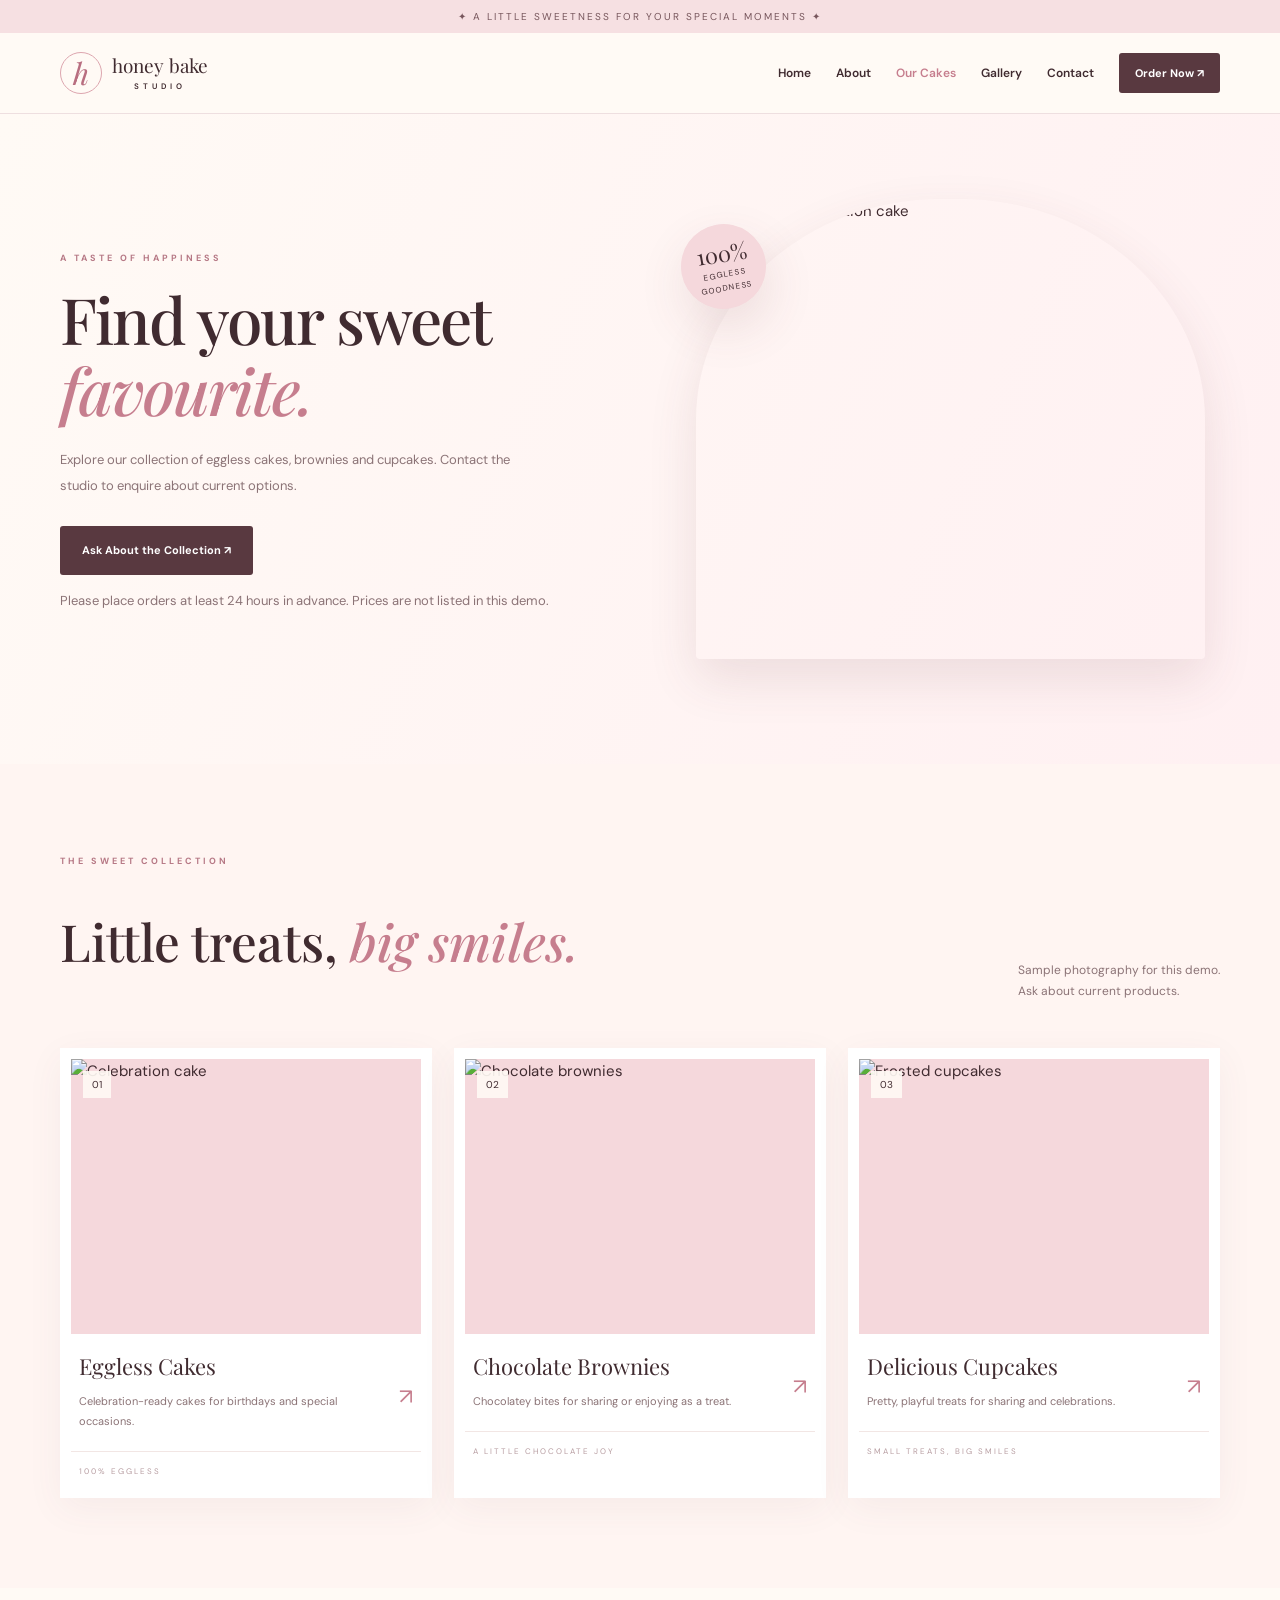
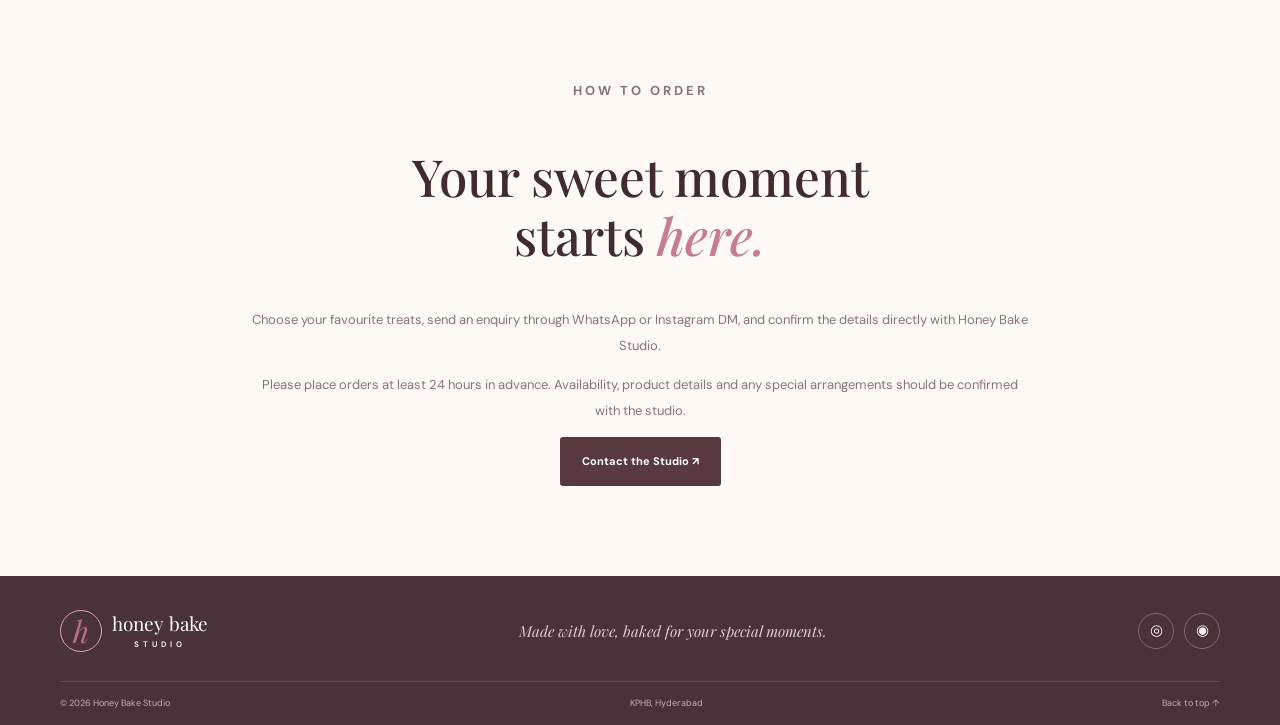
==== cakes.html @ b63ee11f "Create cakes.html" ====
<!DOCTYPE html>
<html lang="en">
<head>
  <meta charset="UTF-8"><meta name="viewport" content="width=device-width, initial-scale=1">
  <title>Our Sweet Collection | Honey Bake Studio</title><link rel="stylesheet" href="styles.css">
</head>
<body id="top">
<div class="announcement">✦ A little sweetness for your special moments ✦</div>
<header><nav class="nav container">
  <a class="brand" href="index.html"><span class="brand-mark">h</span><span class="brand-name">honey bake<small>STUDIO</small></span></a>
  <button class="menu-toggle" aria-label="Open navigation menu" aria-expanded="false"><span></span><span></span><span></span></button>
  <div class="nav-links"><a href="index.html">Home</a><a href="about.html">About</a><a class="active" href="cakes.html">Our Cakes</a><a href="gallery.html">Gallery</a><a href="contact.html">Contact</a><a class="button button-small button-dark" href="https://wa.me/917997241116">Order Now ↗</a></div>
</nav></header>

<main>
<section class="page-hero"><div class="container page-hero-grid">
  <div class="reveal"><p class="eyebrow">A TASTE OF HAPPINESS</p><h1>Find your sweet<br><em>favourite.</em></h1>
    <p class="lead">Explore our collection of eggless cakes, brownies and cupcakes. Contact the studio to enquire about current options.</p>
    <a class="button button-dark" href="https://wa.me/917997241116">Ask About the Collection ↗</a>
    <p class="muted-copy">Please place orders at least 24 hours in advance. Prices are not listed in this demo.</p>
  </div>
  <div class="page-hero-image reveal"><img class="cake-bob" src="https://images.unsplash.com/photo-1578985545062-69928b1d9587?auto=format&fit=crop&w=1000&q=80" alt="Decorated celebration cake"><div class="image-sticker"><strong>100%</strong><small>EGGLESS<br>GOODNESS</small></div></div>
</div></section>

<section class="section soft-section"><div class="container">
  <div class="section-heading"><div><p class="eyebrow">THE SWEET COLLECTION</p><h2>Little treats, <em>big smiles.</em></h2></div><p>Sample photography for this demo.<br>Ask about current products.</p></div>
  <div class="product-grid">
    <article class="product-card reveal" id="cakes"><div class="product-photo"><img src="https://images.unsplash.com/photo-1578985545062-69928b1d9587?auto=format&fit=crop&w=850&q=80" alt="Celebration cake" loading="lazy"><span class="product-number">01</span></div><div class="product-info"><div><h3>Eggless Cakes</h3><p>Celebration-ready cakes for birthdays and special occasions.</p></div><a class="round-arrow" href="https://wa.me/917997241116?text=Hello%2C%20I%27d%20like%20to%20enquire%20about%20eggless%20cakes." aria-label="Enquire about cakes">↗</a></div><span class="product-tag">100% EGGLESS</span></article>

    <article class="product-card reveal" id="brownies"><div class="product-photo"><img src="https://images.unsplash.com/photo-1606313564200-e75d5e30476c?auto=format&fit=crop&w=850&q=80" alt="Chocolate brownies" loading="lazy"><span class="product-number">02</span></div><div class="product-info"><div><h3>Chocolate Brownies</h3><p>Chocolatey bites for sharing or enjoying as a treat.</p></div><a class="round-arrow" href="https://wa.me/917997241116?text=Hello%2C%20I%27d%20like%20to%20enquire%20about%20brownies." aria-label="Enquire about brownies">↗</a></div><span class="product-tag">A LITTLE CHOCOLATE JOY</span></article>

    <article class="product-card reveal" id="cupcakes"><div class="product-photo"><img src="https://images.unsplash.com/photo-1486427944299-d1955d23e34d?auto=format&fit=crop&w=850&q=80" alt="Frosted cupcakes" loading="lazy"><span class="product-number">03</span></div><div class="product-info"><div><h3>Delicious Cupcakes</h3><p>Pretty, playful treats for sharing and celebrations.</p></div><a class="round-arrow" href="https://wa.me/917997241116?text=Hello%2C%20I%27d%20like%20to%20enquire%20about%20cupcakes." aria-label="Enquire about cupcakes">↗</a></div><span class="product-tag">SMALL TREATS, BIG SMILES</span></article>
  </div>
</div></section>

<section class="section"><div class="container story-copy reveal"><p class="eyebrow">HOW TO ORDER</p><h2>Your sweet moment<br>starts <em>here.</em></h2><p>Choose your favourite treats, send an enquiry through WhatsApp or Instagram DM, and confirm the details directly with Honey Bake Studio.</p><p>Please place orders at least 24 hours in advance. Availability, product details and any special arrangements should be confirmed with the studio.</p><a class="button button-dark" href="contact.html">Contact the Studio ↗</a></div></section>
</main>

<footer class="footer"><div class="container footer-main"><a class="brand" href="index.html"><span class="brand-mark">h</span><span class="brand-name">honey bake<small>STUDIO</small></span></a><p>Made with love, baked for your special moments.</p><div class="footer-social"><a href="https://www.instagram.com/honey_bake_studio/" target="_blank" rel="noopener">◎</a><a href="https://wa.me/917997241116" target="_blank" rel="noopener">◉</a></div></div><div class="container footer-bottom"><span>© <span id="year"></span> Honey Bake Studio</span><span>KPHB, Hyderabad</span><a href="#top">Back to top ↑</a></div></footer>
<script src="script.js"></script>
</body></html>
---- styles.css ----
@import url('https://fonts.googleapis.com/css2?family=DM+Sans:wght@400;500;600;700&family=Playfair+Display:wght@500;600;700&display=swap');

:root {
  --pink: #f5d8dc;
  --rose: #c67e8e;
  --cream: #fffaf5;
  --white: #ffffff;
  --ink: #402b30;
  --muted: #8b7376;
  --line: #eedfe0;
  --serif: 'Playfair Display', Georgia, serif;
  --sans: 'DM Sans', Arial, sans-serif;
  --shadow: 0 20px 50px rgba(106, 59, 67, .12);
}

* { box-sizing: border-box; }

html {
  scroll-behavior: smooth;
  scroll-padding-top: 90px;
}

body {
  margin: 0;
  background: var(--cream);
  color: var(--ink);
  font: 15px/1.7 var(--sans);
}

img { display: block; width: 100%; object-fit: cover; }
a { color: inherit; text-decoration: none; }
button { font: inherit; }
.container { width: min(1160px, calc(100% - 40px)); margin: auto; }
.section { padding: 90px 0; }

.announcement {
  padding: 8px;
  background: #f6e0e2;
  color: #77565c;
  text-align: center;
  font-size: 10px;
  letter-spacing: 2px;
  text-transform: uppercase;
}

header {
  position: sticky;
  top: 0;
  z-index: 20;
  background: rgba(255,250,245,.96);
  backdrop-filter: blur(12px);
  border-bottom: 1px solid var(--line);
}

.nav {
  min-height: 80px;
  display: flex;
  justify-content: space-between;
  align-items: center;
  gap: 20px;
}

.brand { display: flex; align-items: center; gap: 10px; }

.brand-mark {
  display: grid;
  place-items: center;
  width: 42px;
  height: 42px;
  border: 1px solid #dca5ae;
  border-radius: 50%;
  color: #b86e80;
  font: italic 30px var(--serif);
}

.brand-name { font: 19px var(--serif); line-height: 1.1; }

.brand-name small {
  display: block;
  text-align: center;
  font: 600 8px var(--sans);
  letter-spacing: 4px;
  margin-top: 5px;
}

.nav-links { display: flex; align-items: center; gap: 25px; font-size: 12px; font-weight: 600; }
.nav-links a:hover, .nav-links a.active { color: var(--rose); }

.button {
  display: inline-flex;
  justify-content: center;
  align-items: center;
  gap: 12px;
  padding: 14px 21px;
  border: 1px solid transparent;
  border-radius: 3px;
  font-size: 11px;
  font-weight: 700;
  transition: transform .25s, box-shadow .25s, background .25s;
}

.button:hover { transform: translateY(-3px); box-shadow: var(--shadow); }
.button-dark { background: #593940; color: white; }
.button-dark:hover { background: #754953; }
.button-light { background: white; border-color: var(--line); }
.button-small { padding: 10px 15px; }
.menu-toggle { display: none; background: none; border: 0; }
.menu-toggle span { display: block; width: 24px; height: 2px; margin: 5px; background: var(--ink); }

.eyebrow {
  margin: 0 0 18px;
  color: #b67885;
  font-size: 9px;
  font-weight: 700;
  letter-spacing: 3px;
}

h1, h2, h3 { overflow-wrap: break-word; }

h1, .display-title {
  margin: 0;
  font: 500 clamp(42px, 5vw, 66px)/1.1 var(--serif);
  letter-spacing: -2px;
}

h2 { font: 500 clamp(35px, 4vw, 52px)/1.15 var(--serif); }
em { color: var(--rose); }

.hero, .page-hero {
  position: relative;
  overflow: hidden;
  padding: 75px 0;
  background: linear-gradient(115deg, var(--cream), #fff0f2);
}

.hero-grid, .page-hero-grid {
  display: grid;
  grid-template-columns: 1fr 1fr;
  align-items: center;
  gap: 7%;
}

.lead {
  max-width: 460px;
  color: var(--muted);
  line-height: 2;
  margin: 22px 0 27px;
  font-size: 13px;
}

.hero-actions { display: flex; flex-wrap: wrap; gap: 12px; }

.hero-image-wrap, .page-hero-image {
  position: relative;
  padding: 10px 15px 30px;
}

.hero-image, .page-hero-image img {
  height: 460px;
  border-radius: 48% 48% 4px 4px;
  box-shadow: var(--shadow);
}

.image-sticker {
  position: absolute;
  top: 35px;
  left: 0;
  display: grid;
  place-content: center;
  width: 85px;
  height: 85px;
  border-radius: 50%;
  background: var(--pink);
  text-align: center;
  transform: rotate(-10deg);
  box-shadow: var(--shadow);
}

.image-sticker strong { font: 22px var(--serif); }
.image-sticker small { font-size: 8px; letter-spacing: 1px; }

.floating-caption {
  position: absolute;
  bottom: 5px;
  right: 0;
  padding: 15px 22px;
  background: white;
  box-shadow: var(--shadow);
  font: 14px/1.5 var(--serif);
  animation: float 5s ease-in-out infinite;
}

.hero-bottom {
  display: flex;
  gap: 14px;
  align-items: center;
  margin-top: 30px;
  color: #b39b9e;
  font-size: 8px;
  letter-spacing: 2px;
}

.bottom-divider { width: 35px; height: 1px; background: #e7cdd1; }

.section-heading {
  display: flex;
  justify-content: space-between;
  align-items: end;
  gap: 25px;
  margin-bottom: 35px;
}

.section-heading > p { color: var(--muted); font-size: 12px; }

.soft-section { background: #fff5f2; }

.product-grid {
  display: grid;
  grid-template-columns: repeat(3, 1fr);
  gap: 22px;
}

.product-card {
  padding: 11px 11px 20px;
  background: white;
  box-shadow: 0 10px 35px rgba(110,70,77,.06);
  transition: transform .3s, box-shadow .3s;
}

.product-card:hover { transform: translateY(-7px); box-shadow: var(--shadow); }

.product-photo { position: relative; overflow: hidden; background: var(--pink); }

.product-photo img {
  height: 275px;
  transition: transform .7s ease, filter .7s ease;
}

.product-card:hover .product-photo img {
  transform: scale(1.08);
  filter: saturate(1.1);
}

.product-number {
  position: absolute;
  top: 12px;
  left: 12px;
  padding: 5px 9px;
  background: #fffaf5e8;
  font-size: 10px;
}

.product-info {
  display: flex;
  align-items: center;
  justify-content: space-between;
  gap: 10px;
  padding: 17px 8px 8px;
}

.product-info h3 { margin: 0; font: 22px var(--serif); }
.product-info p { color: var(--muted); font-size: 11px; line-height: 1.8; }
.round-arrow { color: var(--rose); font-size: 22px; }

.product-tag {
  display: block;
  border-top: 1px solid #f2e6e4;
  padding: 13px 8px 0;
  color: #b79da1;
  font-size: 8px;
  letter-spacing: 2px;
}

.intro-grid {
  display: grid;
  grid-template-columns: .9fr 1fr;
  align-items: center;
  gap: 9%;
}

.intro-image { position: relative; padding: 0 20px 20px 0; }
.intro-image img { height: 430px; position: relative; z-index: 1; box-shadow: var(--shadow); }

.intro-image::before {
  content: "";
  position: absolute;
  inset: 20px 0 0 20px;
  border: 1px solid #e8c5cb;
}

.image-label {
  position: absolute;
  right: -10px;
  bottom: 35px;
  z-index: 2;
  padding: 15px 22px;
  background: var(--pink);
  font: 18px/1.4 var(--serif);
  transform: rotate(3deg);
}

.muted-copy { color: var(--muted); font-size: 13px; line-height: 2; }

.values { background: #f6e4e5; }
.center-heading { text-align: center; margin-bottom: 40px; }

.values-grid {
  display: grid;
  grid-template-columns: repeat(4, 1fr);
  gap: 16px;
}

.value-card {
  padding: 28px 17px;
  background: #fffaf5b8;
  border: 1px solid #f0d8dc;
  text-align: center;
  transition: transform .25s;
}

.value-card:hover { transform: translateY(-5px); }
.value-icon { color: var(--rose); font-size: 26px; }
.value-card h3 { font: 20px var(--serif); }
.value-card p { color: var(--muted); font-size: 11px; line-height: 1.9; }

.gallery-grid { display: grid; grid-template-columns: repeat(3, 1fr); gap: 16px; }
.gallery-item { position: relative; overflow: hidden; }
.gallery-item img { height: 310px; transition: transform .7s; }
.gallery-item:hover img { transform: scale(1.08); }
.gallery-item span { position: absolute; bottom: 14px; left: 16px; color: white; font: 20px var(--serif); }

.story-copy { max-width: 780px; margin: auto; text-align: center; }
.story-copy p { color: var(--muted); line-height: 2; font-size: 13px; }

.contact-layout { display: grid; grid-template-columns: 1fr 1fr; gap: 35px; align-items: start; }
.contact-card { padding: 28px; background: white; border: 1px solid var(--line); box-shadow: var(--shadow); }
.contact-row { padding: 16px 0; border-bottom: 1px solid #f1e6e3; }
.contact-row small { display: block; color: #aa8e93; font-size: 9px; letter-spacing: 2px; }
.contact-row strong { font-size: 12px; }

.cta-band { padding: 75px 20px; background: #f6e3e5; text-align: center; }
.cta-band p { max-width: 500px; margin: 18px auto 25px; color: var(--muted); font-size: 12px; line-height: 2; }

.footer { background: #493239; color: #fff1f0; padding: 30px 0 0; }
.footer-main { display: flex; align-items: center; justify-content: space-between; gap: 20px; padding-bottom: 25px; }
.footer .brand-name { color: white; }
.footer-main > p { font: italic 15px var(--serif); color: #e2c9cc; }
.footer-social { display: flex; gap: 10px; }
.footer-social a { display: grid; place-items: center; width: 36px; height: 36px; border: 1px solid #89676e; border-radius: 50%; }
.footer-bottom { display: flex; justify-content: space-between; gap: 15px; padding: 14px 0; border-top: 1px solid #6c4c53; color: #c5aeb2; font-size: 9px; }

.reveal { opacity: 0; transform: translateY(22px); transition: opacity .7s ease, transform .7s ease; }
.reveal.visible { opacity: 1; transform: translateY(0); }

@keyframes float {
  0%, 100% { transform: translateY(0) rotate(-2deg); }
  50% { transform: translateY(-12px) rotate(2deg); }
}

@keyframes cakeFloat {
  0%, 100% { transform: translateY(0); }
  50% { transform: translateY(-9px); }
}

.cake-bob { animation: cakeFloat 5s ease-in-out infinite; }

.petal {
  position: absolute;
  color: #e7bdc5;
  font-size: 35px;
  pointer-events: none;
  animation: float 7s ease-in-out infinite;
}

@media (max-width: 900px) {
  .nav-links { gap: 14px; }
  .hero-image, .page-hero-image img { height: 370px; }
  .product-photo img { height: 230px; }
  .values-grid { grid-template-columns: repeat(2, 1fr); }
}

@media (max-width: 700px) {
  .container { width: calc(100% - 32px); }
  .nav { min-height: 70px; }
  .menu-toggle { display: block; }
  .nav-links {
    display: none;
    position: absolute;
    top: 70px; left: 0; right: 0;
    padding: 22px;
    background: var(--cream);
    flex-direction: column;
    align-items: stretch;
    box-shadow: var(--shadow);
  }
  .nav-links.open { display: flex; }
  .nav-links .button { align-self: flex-start; }
  .hero, .page-hero { padding: 45px 0; }
  .hero-grid, .page-hero-grid, .intro-grid, .contact-layout { grid-template-columns: 1fr; gap: 30px; }
  .hero-image, .page-hero-image img { height: 360px; }
  .section { padding: 65px 0; }
  .section-heading { display: block; }
  .product-grid { grid-template-columns: 1fr; }
  .product-photo img { height: 290px; }
  .gallery-grid { grid-template-columns: repeat(2, 1fr); gap: 10px; }
  .gallery-item img { height: 210px; }
  .values-grid { gap: 10px; }
  .value-card { padding: 22px 10px; }
  .intro-image img { height: 350px; }
  .footer-main { flex-wrap: wrap; justify-content: center; text-align: center; }
  .footer-main > p { width: 100%; order: 3; }
  .footer-bottom { flex-wrap: wrap; justify-content: center; text-align: center; }
}

@media (prefers-reduced-motion: reduce) {
  *, *::before, *::after {
    animation-duration: .01ms !important;
    transition-duration: .01ms !important;
    scroll-behavior: auto !important;
  }
  .reveal { opacity: 1; transform: none; }
}
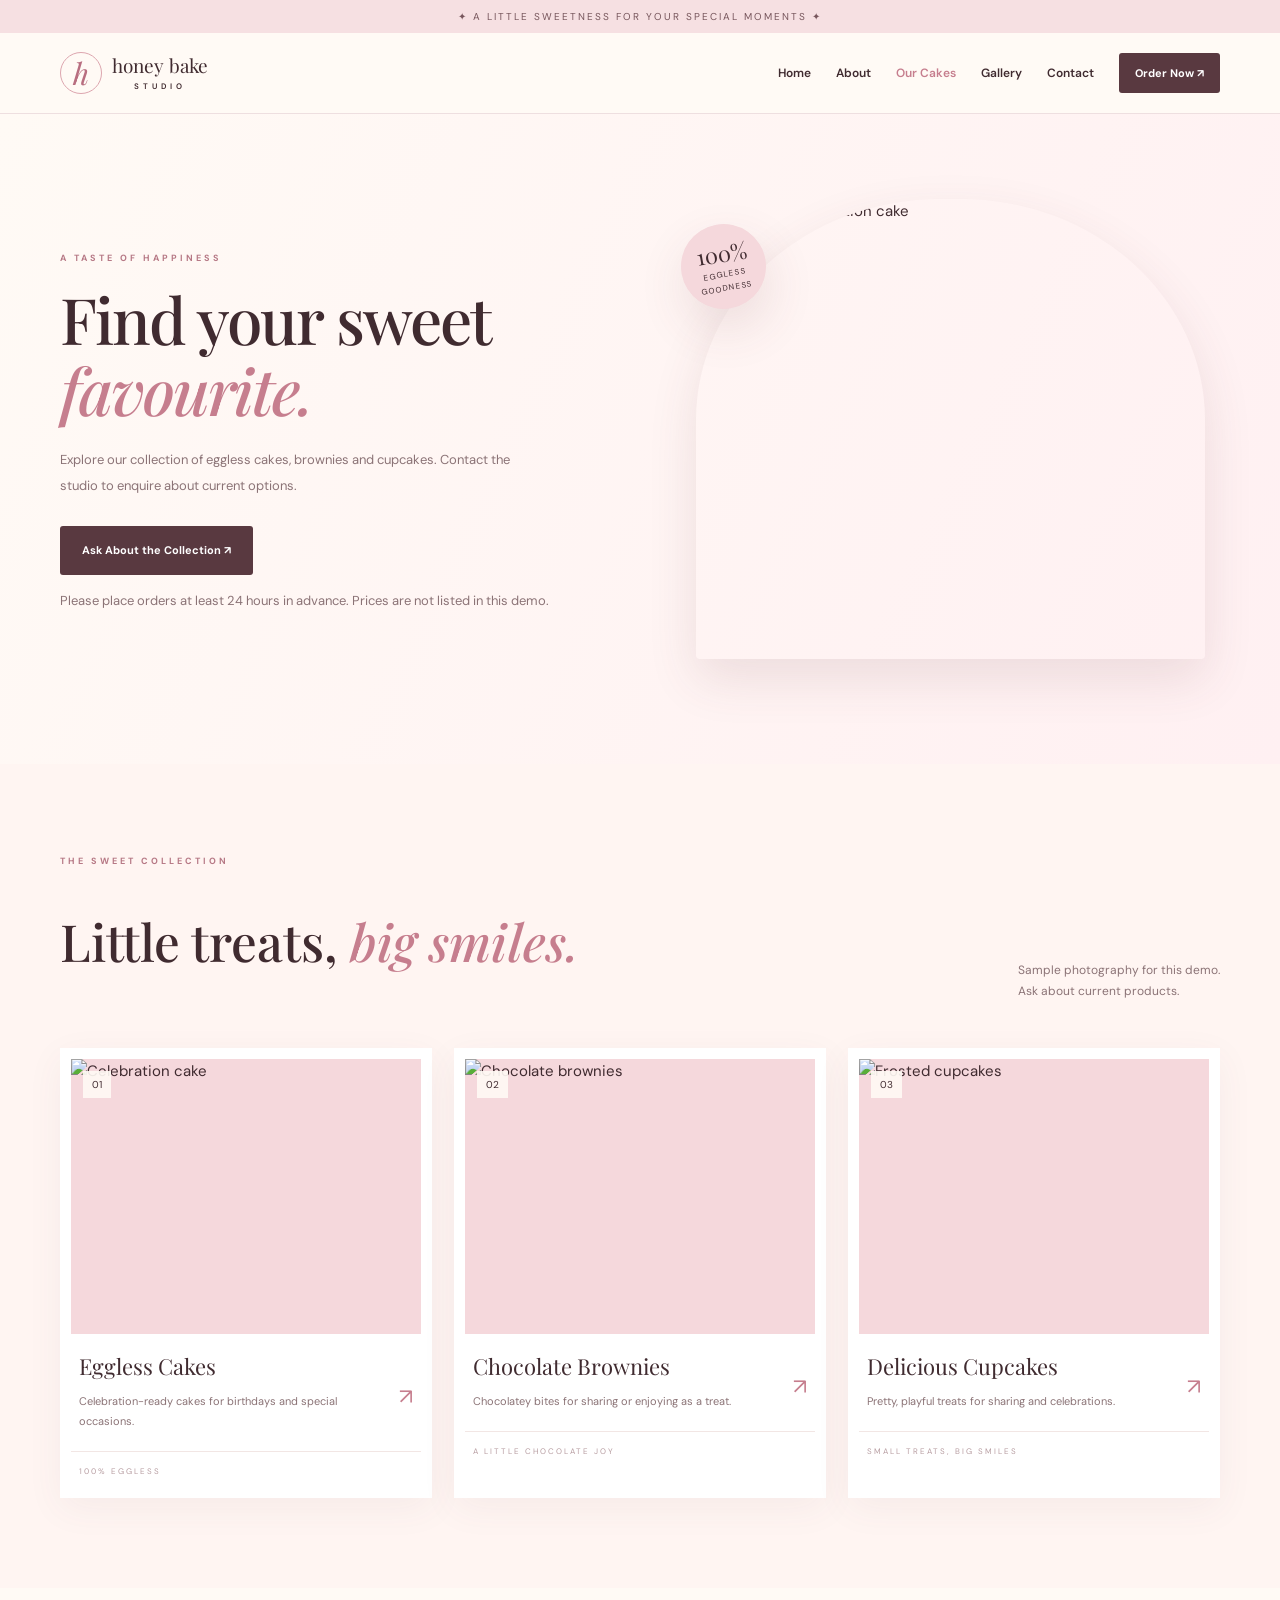
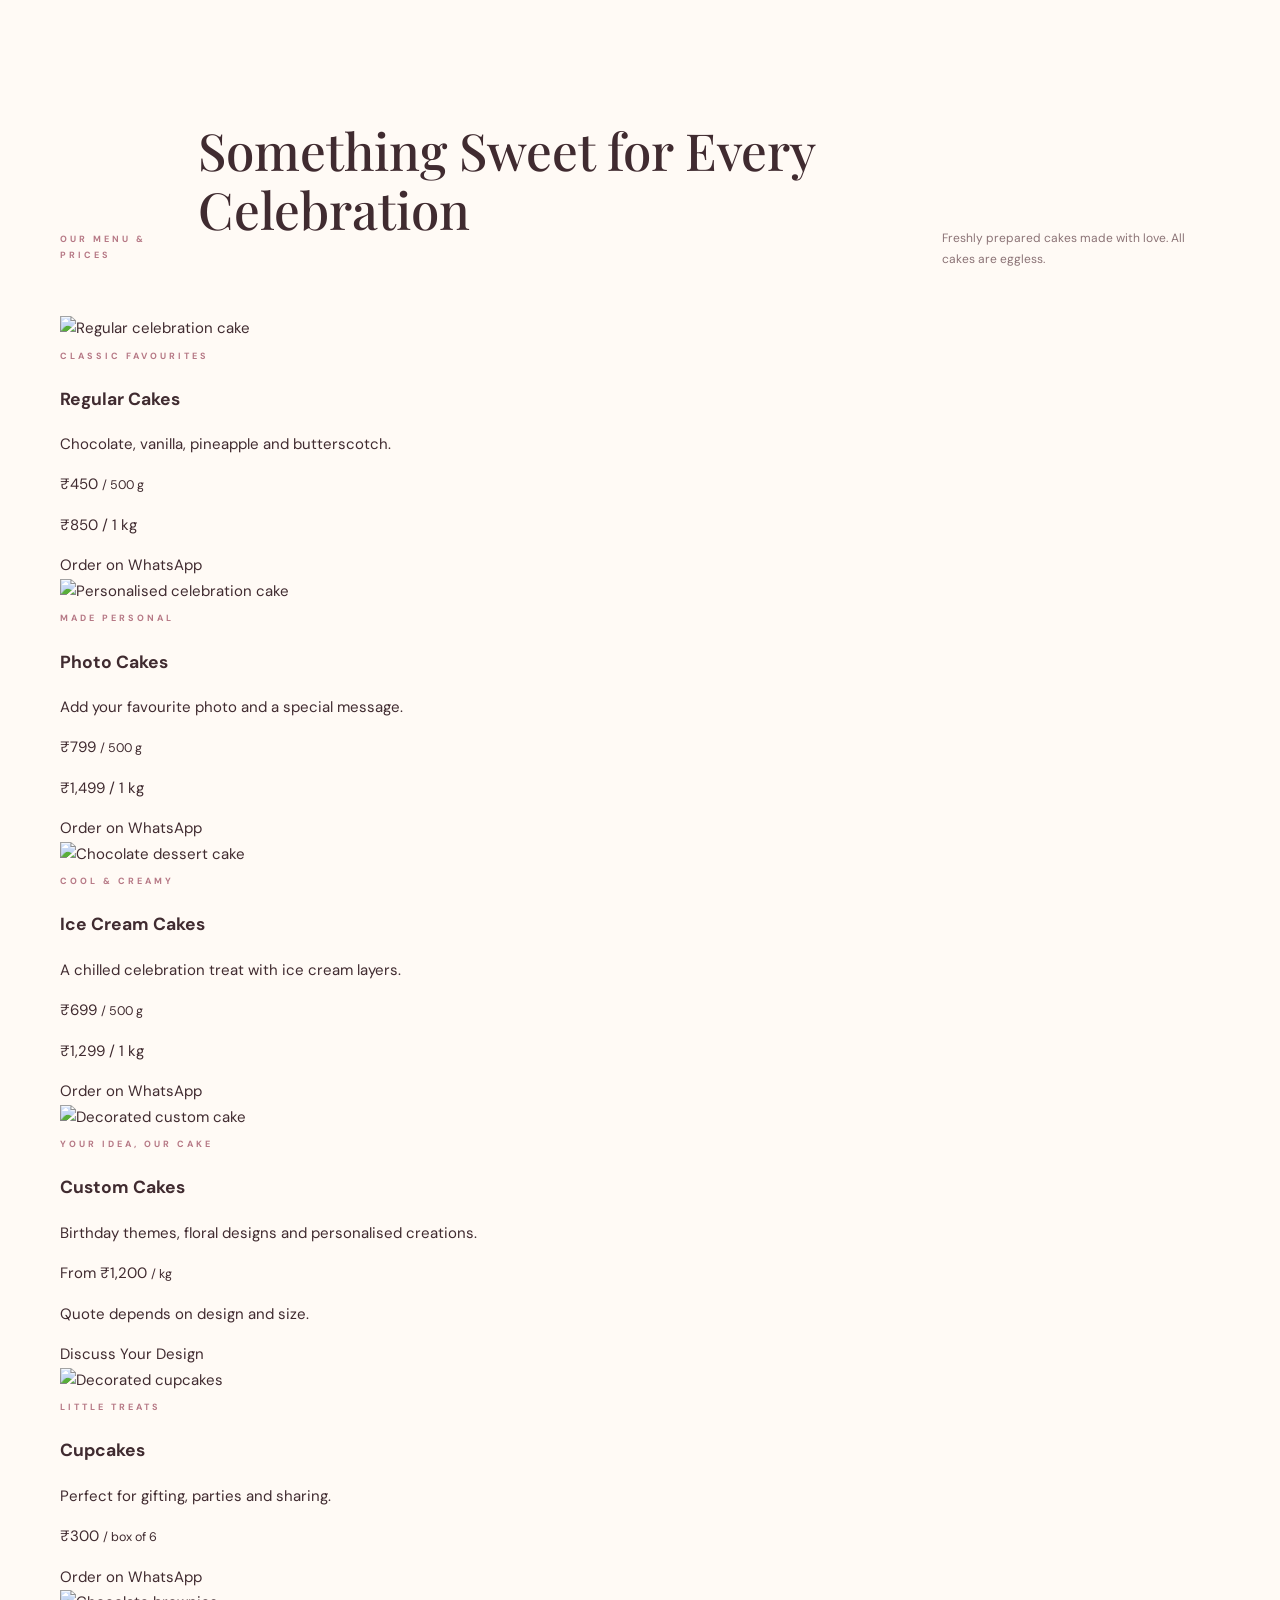
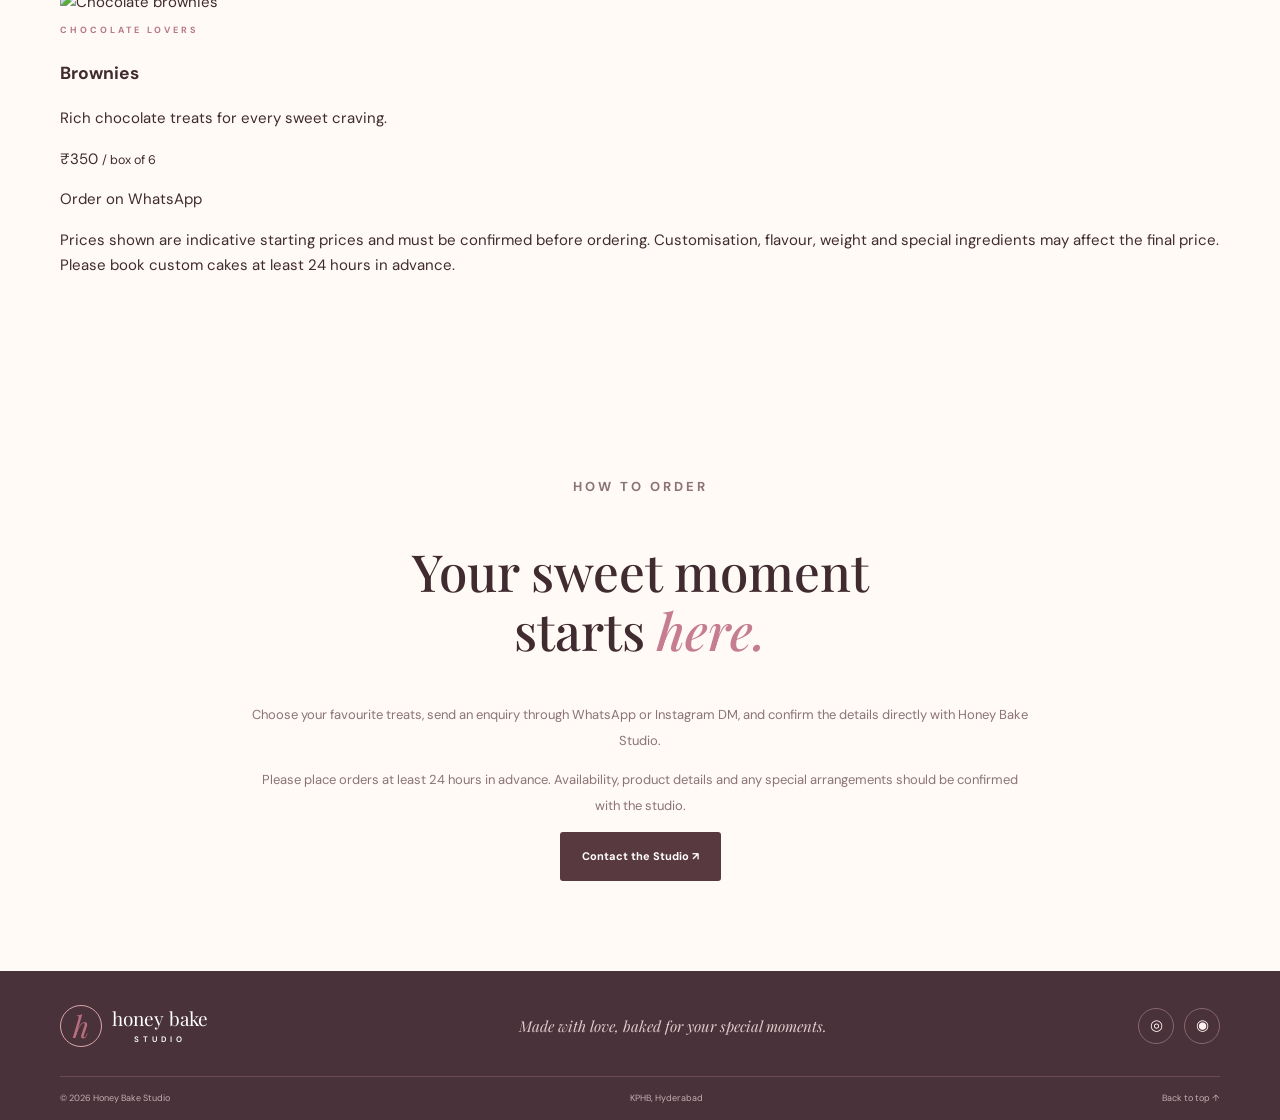
==== commit f1deef09: "Update cakes.html" ====
--- a/cakes.html
+++ b/cakes.html
@@ -34,6 +34,123 @@
   </div>
 </div></section>
 
+  
+<section class="section pricing-section" id="pricing">
+  <div class="container">
+    <div class="section-heading reveal">
+      <span class="eyebrow">OUR MENU & PRICES</span>
+      <h2>Something Sweet for Every Celebration</h2>
+      <p>
+        Freshly prepared cakes made with love.
+        All cakes are eggless.
+      </p>
+    </div>
+
+    <div class="cake-grid">
+      <article class="cake-card reveal">
+        <img src="https://images.unsplash.com/photo-1578985545062-69928b1d9587?auto=format&fit=crop&w=800&q=80"
+             alt="Regular celebration cake">
+        <div class="cake-card-content">
+          <span class="eyebrow">CLASSIC FAVOURITES</span>
+          <h3>Regular Cakes</h3>
+          <p>Chocolate, vanilla, pineapple and butterscotch.</p>
+          <p class="price">₹450 <small>/ 500 g</small></p>
+          <p class="price-secondary">₹850 / 1 kg</p>
+          <a class="btn btn-primary"
+             href="https://wa.me/917997241116?text=Hi%20Honey%20Bake%20Studio%2C%20I%20want%20to%20order%20a%20regular%20cake.">
+            Order on WhatsApp
+          </a>
+        </div>
+      </article>
+
+      <article class="cake-card reveal">
+        <img src="https://images.unsplash.com/photo-1558301211-0d8c8ddee6ec?auto=format&fit=crop&w=800&q=80"
+             alt="Personalised celebration cake">
+        <div class="cake-card-content">
+          <span class="eyebrow">MADE PERSONAL</span>
+          <h3>Photo Cakes</h3>
+          <p>Add your favourite photo and a special message.</p>
+          <p class="price">₹799 <small>/ 500 g</small></p>
+          <p class="price-secondary">₹1,499 / 1 kg</p>
+          <a class="btn btn-primary"
+             href="https://wa.me/917997241116?text=Hi%20Honey%20Bake%20Studio%2C%20I%20want%20a%20photo%20cake.">
+            Order on WhatsApp
+          </a>
+        </div>
+      </article>
+
+      <article class="cake-card reveal">
+        <img src="https://images.unsplash.com/photo-1563729784474-d77dbb933a9e?auto=format&fit=crop&w=800&q=80"
+             alt="Chocolate dessert cake">
+        <div class="cake-card-content">
+          <span class="eyebrow">COOL & CREAMY</span>
+          <h3>Ice Cream Cakes</h3>
+          <p>A chilled celebration treat with ice cream layers.</p>
+          <p class="price">₹699 <small>/ 500 g</small></p>
+          <p class="price-secondary">₹1,299 / 1 kg</p>
+          <a class="btn btn-primary"
+             href="https://wa.me/917997241116?text=Hi%20Honey%20Bake%20Studio%2C%20I%20want%20an%20ice%20cream%20cake.">
+            Order on WhatsApp
+          </a>
+        </div>
+      </article>
+
+      <article class="cake-card reveal">
+        <img src="https://images.unsplash.com/photo-1535141192574-5d4897c12636?auto=format&fit=crop&w=800&q=80"
+             alt="Decorated custom cake">
+        <div class="cake-card-content">
+          <span class="eyebrow">YOUR IDEA, OUR CAKE</span>
+          <h3>Custom Cakes</h3>
+          <p>Birthday themes, floral designs and personalised creations.</p>
+          <p class="price">From ₹1,200 <small>/ kg</small></p>
+          <p class="price-secondary">Quote depends on design and size.</p>
+          <a class="btn btn-primary"
+             href="https://wa.me/917997241116?text=Hi%20Honey%20Bake%20Studio%2C%20I%20want%20a%20custom%20cake.%20I%20will%20share%20my%20design%20idea.">
+            Discuss Your Design
+          </a>
+        </div>
+      </article>
+
+      <article class="cake-card reveal">
+        <img src="https://images.unsplash.com/photo-1486427944299-d1955d23e34d?auto=format&fit=crop&w=800&q=80"
+             alt="Decorated cupcakes">
+        <div class="cake-card-content">
+          <span class="eyebrow">LITTLE TREATS</span>
+          <h3>Cupcakes</h3>
+          <p>Perfect for gifting, parties and sharing.</p>
+          <p class="price">₹300 <small>/ box of 6</small></p>
+          <a class="btn btn-primary"
+             href="https://wa.me/917997241116?text=Hi%20Honey%20Bake%20Studio%2C%20I%20want%20to%20order%20cupcakes.">
+            Order on WhatsApp
+          </a>
+        </div>
+      </article>
+
+      <article class="cake-card reveal">
+        <img src="https://images.unsplash.com/photo-1606313564200-e75d5e30476c?auto=format&fit=crop&w=800&q=80"
+             alt="Chocolate brownies">
+        <div class="cake-card-content">
+          <span class="eyebrow">CHOCOLATE LOVERS</span>
+          <h3>Brownies</h3>
+          <p>Rich chocolate treats for every sweet craving.</p>
+          <p class="price">₹350 <small>/ box of 6</small></p>
+          <a class="btn btn-primary"
+             href="https://wa.me/917997241116?text=Hi%20Honey%20Bake%20Studio%2C%20I%20want%20to%20order%20brownies.">
+            Order on WhatsApp
+          </a>
+        </div>
+      </article>
+    </div>
+
+    <p class="pricing-note">
+      Prices shown are indicative starting prices and must be
+      confirmed before ordering. Customisation, flavour, weight
+      and special ingredients may affect the final price.
+      Please book custom cakes at least 24 hours in advance.
+    </p>
+  </div>
+</section>
+
 <section class="section"><div class="container story-copy reveal"><p class="eyebrow">HOW TO ORDER</p><h2>Your sweet moment<br>starts <em>here.</em></h2><p>Choose your favourite treats, send an enquiry through WhatsApp or Instagram DM, and confirm the details directly with Honey Bake Studio.</p><p>Please place orders at least 24 hours in advance. Availability, product details and any special arrangements should be confirmed with the studio.</p><a class="button button-dark" href="contact.html">Contact the Studio ↗</a></div></section>
 </main>
 
